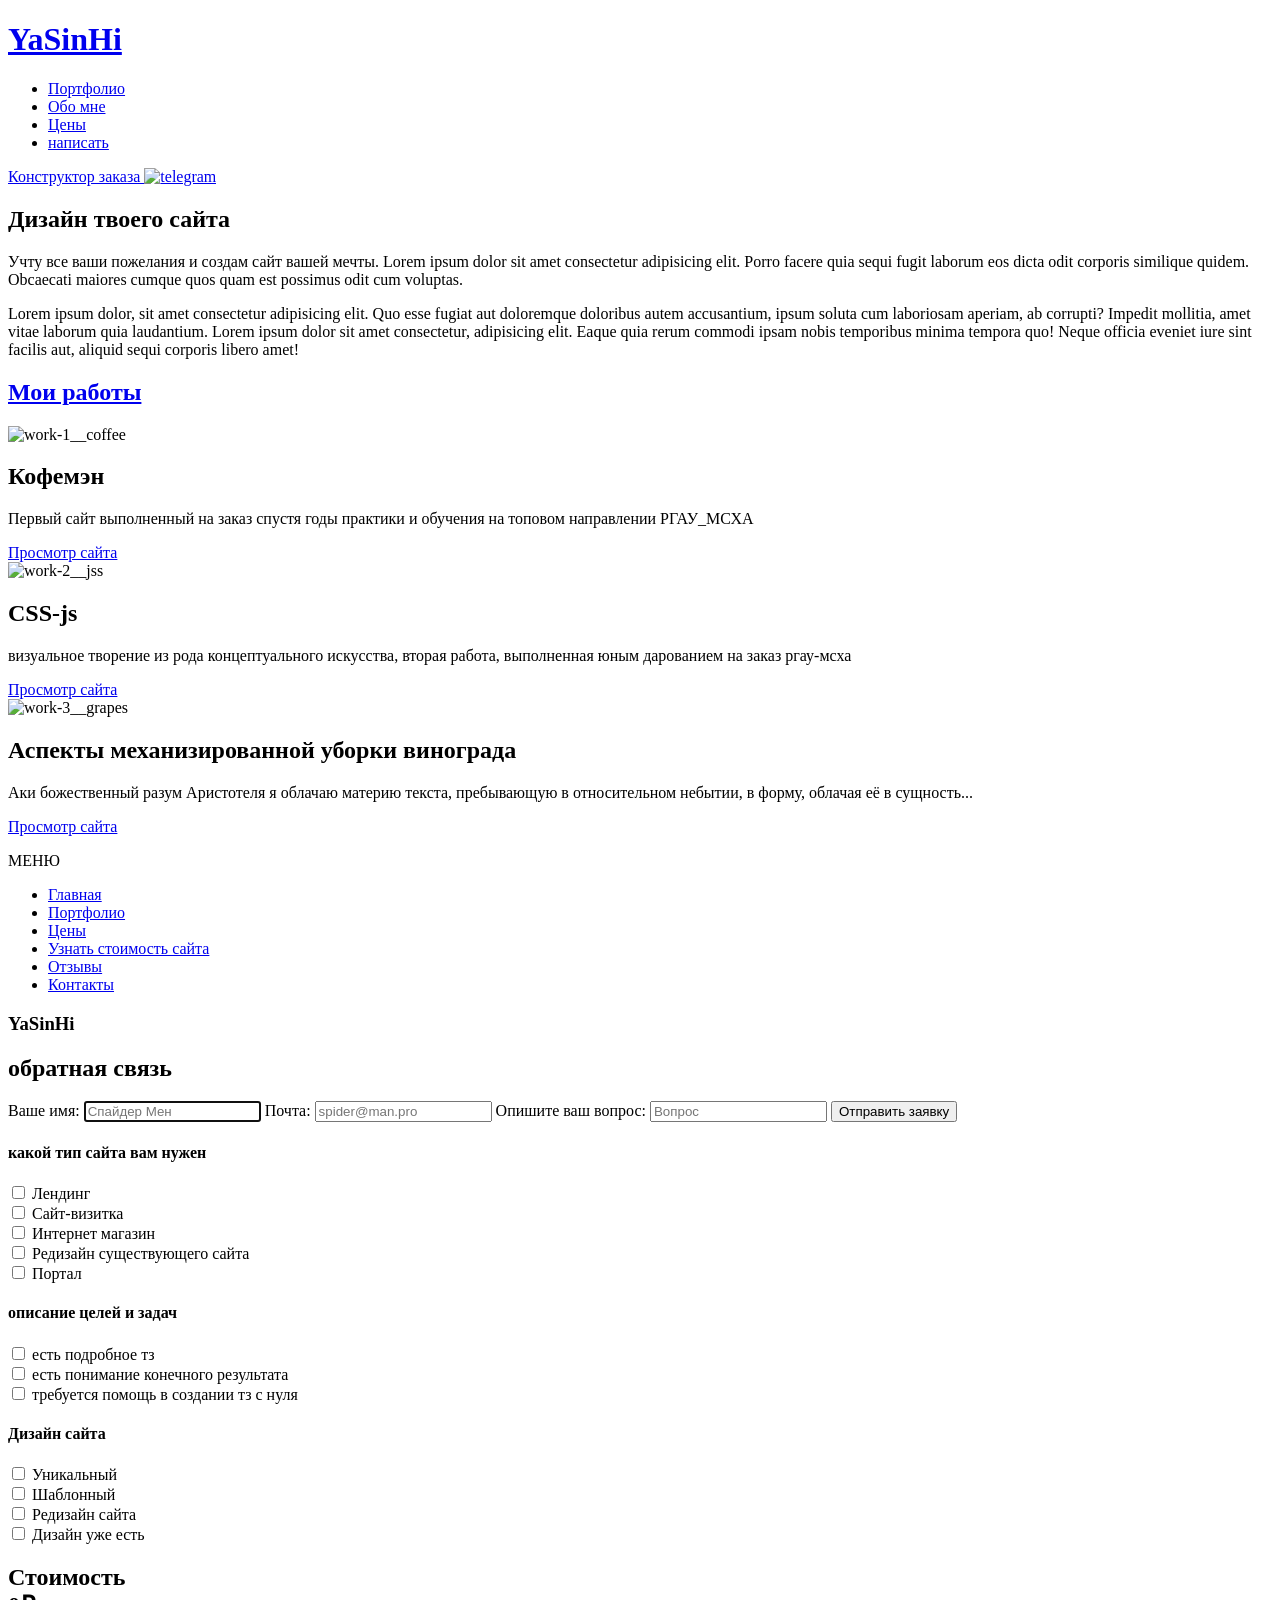
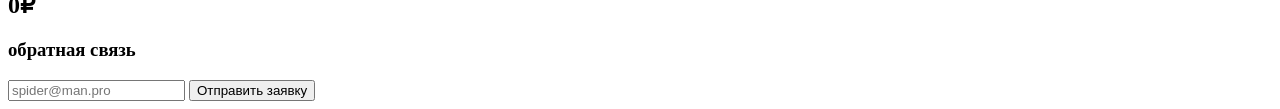
==== index.html @ 7971274e "Create index.html" ====
<!DOCTYPE html>
<html lang="en">
<head>
    <meta charset="UTF-8">
    <meta name="viewport" content="width=device-width, initial-scale=1.0">
    <link rel="stylesheet" href="style.css">
    
    <title>Главная</title>
</head>
<body>
    
    <div class="topbg"></div>
    <div class="wrapper">

        <header class="header">
            
                <div id="header__inner">
                    <div class="menu-l">
                        <div class="logobox">
                            <a href="#">
                                <h1 class="logo">YaSinHi</h1>
                            </a>
                        </div>
                        
                        <nav class="menu">
                            <ul class="list_menu">
                                
                                <li class="list_menu-item"> 
                                    <a class="nav" href="Portfo-lio.html">Портфолио</a> 
                                </li>
                                
                                <li class="list_menu-item">
                                    <a class="nav" href="About-me.html">Обо мне</a>    
                                </li>
                                
                                <li class="list_menu-item">
                                    <a class="nav" href="Pri-ces.html">Цены</a>
                                </li>
                                
                                <li class="list_menu-item">
                                    <a class="nav" onclick="openModalBox()" href="#">
                                        написать
                                    </a>
                                </li>    
                                                            
                            </ul>
    
                        </nav>
                    </div>

                    <div class="menu-r">
                        <a class="button calc black" href="#">
                            Конструктор заказа
                        </a>
                            
    
                        <a class="telegram-link black" href="#">
                            <img class="telegram-img" src="/KURSACH/imgs/telegram-alt-svgrepo-com.svg" alt="telegram">
                        </a>
                    </div>
                    
                       
                </div>
            
        </header>

        <div class="ghost"></div>

        <main class="main">
            <section class="top">
                <div class="container">
                    <div class="obolochka">
                        <div class="visit">
                            <h2 class="main__top-intro">
                                Дизайн твоего сайта
                            </h2>
                            <p class="ya">
                                Учту все ваши пожелания и создам сайт вашей мечты. Lorem ipsum dolor sit amet consectetur adipisicing elit. Porro facere quia sequi fugit laborum eos dicta odit corporis similique quidem. Obcaecati maiores cumque quos quam est possimus odit cum voluptas.
                            </p>
                        </div>
                        <p class="about-me">
                                Lorem ipsum dolor, sit amet consectetur adipisicing elit. Quo esse fugiat aut doloremque doloribus autem accusantium, ipsum soluta cum laboriosam aperiam, ab corrupti? Impedit mollitia, amet vitae laborum quia laudantium. Lorem ipsum dolor sit amet consectetur, adipisicing elit. Eaque quia rerum commodi ipsam nobis temporibus minima tempora quo! Neque officia eveniet iure sint facilis aut, aliquid sequi corporis libero amet!
                        </p>
                    </div>
                   
                </div>
            </section>
            <section class="middle">
                <div class="container">

                    <div class="main__works">
                        <div class="visit">
                            <a href="/KURSACH/Portfo-lio.html">
                                <h2 class="main__top-intro">
                                    Мои работы
                                </h2>
                            </a>
                        </div>
                        <div class="works work-1 hacky">
                            <img src="/KURSACH/imgs/coffee.jpg" alt="work-1__coffee">
                                <content class="descript">
                                    <h2 class="work-title">Кофемэн</h2>
                                    
                                    <p class="work-description">
                                        Первый сайт выполненный на заказ спустя годы практики и обучения на топовом направлении РГАУ_МСХА
                                    </p>

                                    <a href="/WEB_MODULE1/pract2/site.html" class="work-link black">Просмотр сайта</a>
    
                                </content>       
                        </div>
                       
                        <div class="works work-2 blue">
                            <img src="/KURSACH/imgs/js-html-css.jpg" alt="work-2__jss">
                                <content class="descript">
                                    <h2 class="work-title">CSS-js</h2>
                                    
                                    <p class="work-description">
                                        визуальное творение из рода концептуального искусства, 
                                        вторая работа, выполненная юным дарованием на заказ ргау-мсха
                                    </p>

                                    <a href="#" class="work-link black">Просмотр сайта</a>
    
                                </content>       
                        </div>
    
                        <div class="works work-3 white">
                            <img src="/KURSACH/imgs/pdf.jpg" alt="work-3__grapes">
                                <content class="descript">
                                    <h2 class="work-title">Аспекты механизированной уборки винограда</h2>
                                    
                                    <p class="work-description">
                                        Аки божественный разум Аристотеля я облачаю материю текста, пребывающую в относительном небытии, в форму, облачая её в сущность...
                                    </p>
                                    <a href="#" class="work-link black">Просмотр сайта</a>
    
                                </content>       
                        </div>
                    </div>
                </div>
            </section>
        </main>

        <footer class="footer">
            <div class="container">
                <nav class="footer__menu">
                    <section class="footer__menu-space">
                        <p class="footer__menu-titlle">
                            МЕНЮ
                        </p>
                        
                        <ul class="footer__menu-listing">
                            <li class="footer__menu-list">
                                <a href="#" class="footer__menu-link">
                                    Главная
                                </a>
                            </li>
                            <li class="footer__menu-list">
                                <a href="#" class="footer__menu-link">
                                    Портфолио
                                </a>
                            </li>
                            <li class="footer__menu-list">
                                <a href="#" class="footer__menu-link">
                                    Цены
                                </a>
                            </li>
                            <li class="footer__menu-list">
                                <a href="#" class="footer__menu-link">
                                    Узнать стоимость сайта
                                </a>
                            </li>
                            <li class="footer__menu-list">
                                <a href="#" class="footer__menu-link">
                                    Отзывы
                                </a>
                            </li>
                            <li class="footer__menu-list">
                                <a href="#" class="footer__menu-link">
                                    Контакты
                                </a>
                            </li>
                        </ul>
                    </section>
                    <section class="footer__logo">
                        <h1 class="logo">
                            YaSinHi
                        </h1>
                    </section>
                        
                </nav>
            </div>
        </footer>
    </div>

    <form class="modal" id="modal">

        <a onclick="closeModalBox()" class="polos"></a>

        <h2 class="work-title">
            обратная связь
        </h2>
    
        <label>
            <span>Ваше имя:</span>
            <input
                type="text"
                name="name"
                id="name"
                placeholder="Спайдер Мен"
                required
                autofocus
            >
        </label>
        
        <label>
            <span>Почта:</span>
            <input
                type="email"
                name="email"
                id="email"
                placeholder="spider@man.pro"
                required
            >
        </label>
        
        <label class="question-tab">
            <span>Опишите ваш вопрос:</span>
            <input
                type="text"
                name="text"
                id="question"
                placeholder="Вопрос"
                required
                autofocus
            >
        </label>
        
        <button type="submit" class="submit">Отправить заявку</button>
         
    </form>

    
    <div class="calculator inactive">
        <div class="calc__body obolochka">
            <div class="switch-box">
                <h4 class="switch-box-titlle">
                    какой тип сайта вам нужен
                </h4>
                <div class="switch-box-box">
                    <label class="switch">

                        <input class="checkbox" type="checkbox">
                        <span class="slider round"></span>
                        
                    </label>
                    <span class="checkbox-text">Лендинг</span>
                </div>
                <div class="switch-box-box">
                    <label class="switch">

                        <input class="checkbox" type="checkbox">
                        <span class="slider round"></span>
                        
                    </label>
                    <span class="checkbox-text">Сайт-визитка</span>
                </div>
                <div class="switch-box-box">
                    <label class="switch">

                        <input class="checkbox" type="checkbox">
                        <span class="slider round"></span>
                        
                    </label>
                    <span class="checkbox-text">Интернет магазин</span>
                </div>
                <div class="switch-box-box">
                    <label class="switch">

                        <input class="checkbox" type="checkbox">
                        <span class="slider round"></span>
                        
                    </label>
                    <span class="checkbox-text">Редизайн существующего сайта</span>
                </div>
                
                <div class="switch-box-box">
                    <label class="switch">

                        <input class="checkbox" type="checkbox">
                        <span class="slider round"></span>
                        
                    </label>
                    <span class="checkbox-text">Портал</span>
                </div>
            </div>
            <div class="switch-box">
                <h4 class="switch-box-titlle">
                    описание целей и задач
                </h4>
                <div class="switch-box-box">
                    <label class="switch">

                        <input class="checkbox" type="checkbox">
                        <span class="slider round"></span>
                        
                    </label>
                    <span class="checkbox-text">есть подробное тз</span>
                </div>
                <div class="switch-box-box">
                    <label class="switch">

                        <input class="checkbox" type="checkbox">
                        <span class="slider round"></span>
                        
                    </label>
                    <span class="checkbox-text">есть понимание конечного результата</span>
                </div>
                <div class="switch-box-box">
                    <label class="switch">

                        <input class="checkbox" type="checkbox">
                        <span class="slider round"></span>
                        
                    </label>
                    <span class="checkbox-text">требуется помощь в создании тз с нуля</span>
                </div>
            </div>
            <div class="switch-box">
                <h4 class="switch-box-titlle">
                    Дизайн сайта
                </h4>
                <div class="switch-box-box">
                    <label class="switch">

                        <input class="checkbox" type="checkbox">
                        <span class="slider round"></span>
                        
                    </label>
                    <span class="checkbox-text">Уникальный</span>
                </div>
                <div class="switch-box-box">
                    <label class="switch">

                        <input class="checkbox" type="checkbox">
                        <span class="slider round"></span>
                        
                    </label>
                    <span class="checkbox-text">Шаблонный</span>
                </div>
                <div class="switch-box-box">
                    <label class="switch">

                        <input class="checkbox" type="checkbox">
                        <span class="slider round"></span>
                        
                    </label>
                    <span class="checkbox-text">Редизайн сайта</span>
                </div>
                <div class="switch-box-box">
                    <label class="switch">

                        <input class="checkbox" type="checkbox">
                        <span class="slider round"></span>
                        
                    </label>
                    <span class="checkbox-text">Дизайн уже есть</span>
                </div>
            </div>
        </div>

        <aside class="calc__aside">
            <h2 class="cena-site">
                Стоимость <br><span id="cena">0</span>₽
            </h2>
            <form class="pochta" >
                <h3>обратная связь</h3>
                <input type="email"
                name="email"
                id="email"
                placeholder="spider@man.pro"
                required 
                type="text">

                <button type="submit" class="calc__submit">Отправить заявку</button>
            </form>
        </aside>
    </div>

    <div class="overlay" onclick="closeModalBox()" id="overlay-modal"></div>


    <script src="/KURSACH/script.js"></script>

 
</body>
</html>
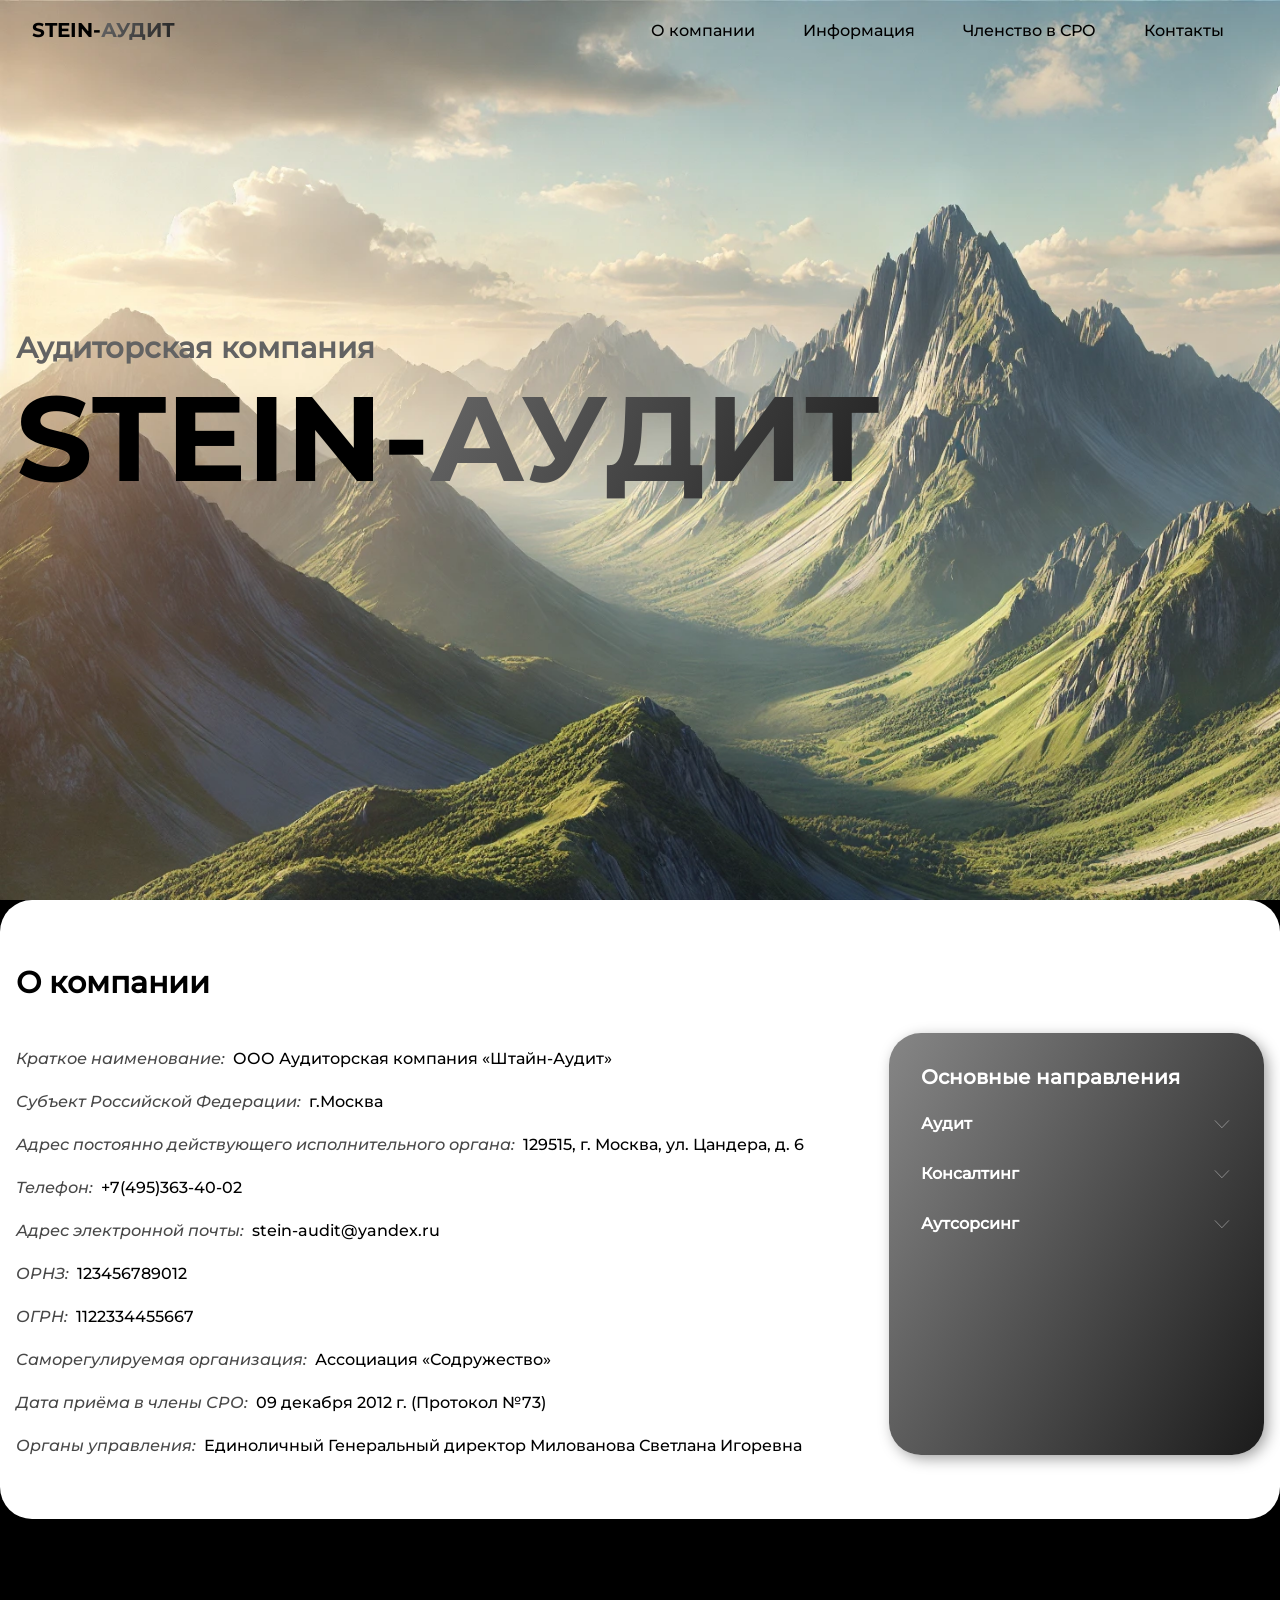
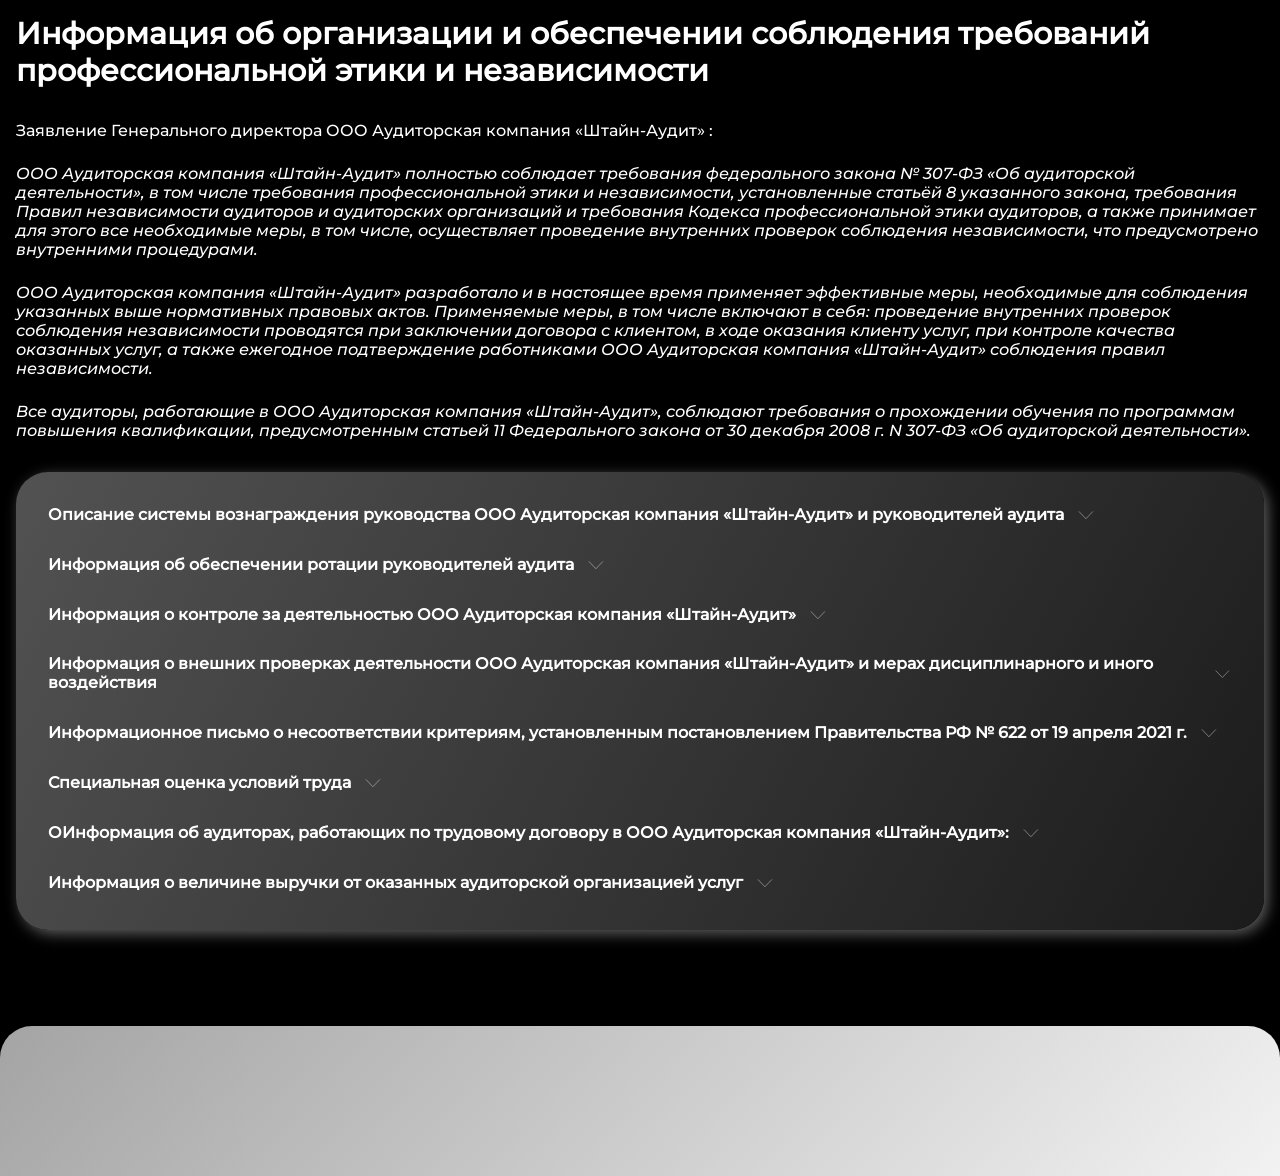
==== commit 192ced03: "first" ====
--- a/index.html
+++ b/index.html
@@ -1,398 +1,448 @@
 <!DOCTYPE html>
 <html lang="en">
+
 <head>
     <meta charset="UTF-8">
     <meta name="viewport" content="width=device-width, initial-scale=1.0">
-    <link rel="stylesheet" href="style.css">
-    
-    <title>Главная</title>
+    <link rel="stylesheet" href="./style/css.css">
+    <title>Аудиторская компания "Штайн-аудит"</title>
 </head>
+
 <body>
-    
-    <div class="topbg"></div>
-    <div class="wrapper">
-
-        <header class="header">
-            
-                <div id="header__inner">
-                    <div class="menu-l">
-                        <div class="logobox">
-                            <a href="#">
-                                <h1 class="logo">YaSinHi</h1>
-                            </a>
-                        </div>
-                        
-                        <nav class="menu">
-                            <ul class="list_menu">
-                                
-                                <li class="list_menu-item"> 
-                                    <a class="nav" href="Portfo-lio.html">Портфолио</a> 
-                                </li>
-                                
-                                <li class="list_menu-item">
-                                    <a class="nav" href="About-me.html">Обо мне</a>    
-                                </li>
-                                
-                                <li class="list_menu-item">
-                                    <a class="nav" href="Pri-ces.html">Цены</a>
-                                </li>
-                                
-                                <li class="list_menu-item">
-                                    <a class="nav" onclick="openModalBox()" href="#">
-                                        написать
-                                    </a>
-                                </li>    
-                                                            
-                            </ul>
-    
-                        </nav>
-                    </div>
-
-                    <div class="menu-r">
-                        <a class="button calc black" href="#">
-                            Конструктор заказа
-                        </a>
-                            
-    
-                        <a class="telegram-link black" href="#">
-                            <img class="telegram-img" src="/KURSACH/imgs/telegram-alt-svgrepo-com.svg" alt="telegram">
-                        </a>
-                    </div>
-                    
-                       
-                </div>
-            
-        </header>
-
-        <div class="ghost"></div>
-
-        <main class="main">
-            <section class="top">
-                <div class="container">
-                    <div class="obolochka">
-                        <div class="visit">
-                            <h2 class="main__top-intro">
-                                Дизайн твоего сайта
-                            </h2>
-                            <p class="ya">
-                                Учту все ваши пожелания и создам сайт вашей мечты. Lorem ipsum dolor sit amet consectetur adipisicing elit. Porro facere quia sequi fugit laborum eos dicta odit corporis similique quidem. Obcaecati maiores cumque quos quam est possimus odit cum voluptas.
-                            </p>
-                        </div>
-                        <p class="about-me">
-                                Lorem ipsum dolor, sit amet consectetur adipisicing elit. Quo esse fugiat aut doloremque doloribus autem accusantium, ipsum soluta cum laboriosam aperiam, ab corrupti? Impedit mollitia, amet vitae laborum quia laudantium. Lorem ipsum dolor sit amet consectetur, adipisicing elit. Eaque quia rerum commodi ipsam nobis temporibus minima tempora quo! Neque officia eveniet iure sint facilis aut, aliquid sequi corporis libero amet!
-                        </p>
-                    </div>
-                   
-                </div>
-            </section>
-            <section class="middle">
-                <div class="container">
-
-                    <div class="main__works">
-                        <div class="visit">
-                            <a href="/KURSACH/Portfo-lio.html">
-                                <h2 class="main__top-intro">
-                                    Мои работы
-                                </h2>
-                            </a>
-                        </div>
-                        <div class="works work-1 hacky">
-                            <img src="/KURSACH/imgs/coffee.jpg" alt="work-1__coffee">
-                                <content class="descript">
-                                    <h2 class="work-title">Кофемэн</h2>
-                                    
-                                    <p class="work-description">
-                                        Первый сайт выполненный на заказ спустя годы практики и обучения на топовом направлении РГАУ_МСХА
-                                    </p>
-
-                                    <a href="/WEB_MODULE1/pract2/site.html" class="work-link black">Просмотр сайта</a>
-    
-                                </content>       
-                        </div>
-                       
-                        <div class="works work-2 blue">
-                            <img src="/KURSACH/imgs/js-html-css.jpg" alt="work-2__jss">
-                                <content class="descript">
-                                    <h2 class="work-title">CSS-js</h2>
-                                    
-                                    <p class="work-description">
-                                        визуальное творение из рода концептуального искусства, 
-                                        вторая работа, выполненная юным дарованием на заказ ргау-мсха
-                                    </p>
-
-                                    <a href="#" class="work-link black">Просмотр сайта</a>
-    
-                                </content>       
-                        </div>
-    
-                        <div class="works work-3 white">
-                            <img src="/KURSACH/imgs/pdf.jpg" alt="work-3__grapes">
-                                <content class="descript">
-                                    <h2 class="work-title">Аспекты механизированной уборки винограда</h2>
-                                    
-                                    <p class="work-description">
-                                        Аки божественный разум Аристотеля я облачаю материю текста, пребывающую в относительном небытии, в форму, облачая её в сущность...
-                                    </p>
-                                    <a href="#" class="work-link black">Просмотр сайта</a>
-    
-                                </content>       
-                        </div>
-                    </div>
-                </div>
-            </section>
-        </main>
-
-        <footer class="footer">
-            <div class="container">
-                <nav class="footer__menu">
-                    <section class="footer__menu-space">
-                        <p class="footer__menu-titlle">
-                            МЕНЮ
-                        </p>
-                        
-                        <ul class="footer__menu-listing">
-                            <li class="footer__menu-list">
-                                <a href="#" class="footer__menu-link">
-                                    Главная
-                                </a>
-                            </li>
-                            <li class="footer__menu-list">
-                                <a href="#" class="footer__menu-link">
-                                    Портфолио
-                                </a>
-                            </li>
-                            <li class="footer__menu-list">
-                                <a href="#" class="footer__menu-link">
-                                    Цены
-                                </a>
-                            </li>
-                            <li class="footer__menu-list">
-                                <a href="#" class="footer__menu-link">
-                                    Узнать стоимость сайта
-                                </a>
-                            </li>
-                            <li class="footer__menu-list">
-                                <a href="#" class="footer__menu-link">
-                                    Отзывы
-                                </a>
-                            </li>
-                            <li class="footer__menu-list">
-                                <a href="#" class="footer__menu-link">
-                                    Контакты
-                                </a>
-                            </li>
-                        </ul>
-                    </section>
-                    <section class="footer__logo">
-                        <h1 class="logo">
-                            YaSinHi
-                        </h1>
-                    </section>
-                        
-                </nav>
+
+    <div class="main-background">
+
+    </div>
+    <header>
+        <nav class="header__nav" role="navigation" aria-label="Основное меню">
+            <div class="header__section">
+                <a href="#" class="nav__logo">
+                    <!--<img src="./style/imgs/logo.png" alt="Logo image">-->
+                    <span>STEIN-</span><span>АУДИТ</span>
+                </a>
             </div>
-        </footer>
-    </div>
-
-    <form class="modal" id="modal">
-
-        <a onclick="closeModalBox()" class="polos"></a>
-
-        <h2 class="work-title">
-            обратная связь
-        </h2>
-    
-        <label>
-            <span>Ваше имя:</span>
-            <input
-                type="text"
-                name="name"
-                id="name"
-                placeholder="Спайдер Мен"
-                required
-                autofocus
-            >
-        </label>
-        
-        <label>
-            <span>Почта:</span>
-            <input
-                type="email"
-                name="email"
-                id="email"
-                placeholder="spider@man.pro"
-                required
-            >
-        </label>
-        
-        <label class="question-tab">
-            <span>Опишите ваш вопрос:</span>
-            <input
-                type="text"
-                name="text"
-                id="question"
-                placeholder="Вопрос"
-                required
-                autofocus
-            >
-        </label>
-        
-        <button type="submit" class="submit">Отправить заявку</button>
-         
-    </form>
-
-    
-    <div class="calculator inactive">
-        <div class="calc__body obolochka">
-            <div class="switch-box">
-                <h4 class="switch-box-titlle">
-                    какой тип сайта вам нужен
-                </h4>
-                <div class="switch-box-box">
-                    <label class="switch">
-
-                        <input class="checkbox" type="checkbox">
-                        <span class="slider round"></span>
-                        
-                    </label>
-                    <span class="checkbox-text">Лендинг</span>
-                </div>
-                <div class="switch-box-box">
-                    <label class="switch">
-
-                        <input class="checkbox" type="checkbox">
-                        <span class="slider round"></span>
-                        
-                    </label>
-                    <span class="checkbox-text">Сайт-визитка</span>
-                </div>
-                <div class="switch-box-box">
-                    <label class="switch">
-
-                        <input class="checkbox" type="checkbox">
-                        <span class="slider round"></span>
-                        
-                    </label>
-                    <span class="checkbox-text">Интернет магазин</span>
-                </div>
-                <div class="switch-box-box">
-                    <label class="switch">
-
-                        <input class="checkbox" type="checkbox">
-                        <span class="slider round"></span>
-                        
-                    </label>
-                    <span class="checkbox-text">Редизайн существующего сайта</span>
-                </div>
-                
-                <div class="switch-box-box">
-                    <label class="switch">
-
-                        <input class="checkbox" type="checkbox">
-                        <span class="slider round"></span>
-                        
-                    </label>
-                    <span class="checkbox-text">Портал</span>
-                </div>
+            <div class="header__section">
+                <ul class="nav__list">
+
+                    <li class="berger">
+                        <span></span><span></span><span></span>
+                    </li>
+
+                    <li class="nav__item">
+                        <a href="#">О компании</a>
+                    </li>
+                    <li class="nav__item">
+                        <a href="#">Информация</a>
+                    </li>
+                    <li class="nav__item">
+                        <a href="#">Членство в СРО</a>
+                    </li>
+                    <li class="nav__item">
+                        <a href="#">Контакты</a>
+                    </li>
+                </ul>
             </div>
-            <div class="switch-box">
-                <h4 class="switch-box-titlle">
-                    описание целей и задач
-                </h4>
-                <div class="switch-box-box">
-                    <label class="switch">
-
-                        <input class="checkbox" type="checkbox">
-                        <span class="slider round"></span>
-                        
-                    </label>
-                    <span class="checkbox-text">есть подробное тз</span>
-                </div>
-                <div class="switch-box-box">
-                    <label class="switch">
-
-                        <input class="checkbox" type="checkbox">
-                        <span class="slider round"></span>
-                        
-                    </label>
-                    <span class="checkbox-text">есть понимание конечного результата</span>
-                </div>
-                <div class="switch-box-box">
-                    <label class="switch">
-
-                        <input class="checkbox" type="checkbox">
-                        <span class="slider round"></span>
-                        
-                    </label>
-                    <span class="checkbox-text">требуется помощь в создании тз с нуля</span>
-                </div>
-            </div>
-            <div class="switch-box">
-                <h4 class="switch-box-titlle">
-                    Дизайн сайта
-                </h4>
-                <div class="switch-box-box">
-                    <label class="switch">
-
-                        <input class="checkbox" type="checkbox">
-                        <span class="slider round"></span>
-                        
-                    </label>
-                    <span class="checkbox-text">Уникальный</span>
-                </div>
-                <div class="switch-box-box">
-                    <label class="switch">
-
-                        <input class="checkbox" type="checkbox">
-                        <span class="slider round"></span>
-                        
-                    </label>
-                    <span class="checkbox-text">Шаблонный</span>
-                </div>
-                <div class="switch-box-box">
-                    <label class="switch">
-
-                        <input class="checkbox" type="checkbox">
-                        <span class="slider round"></span>
-                        
-                    </label>
-                    <span class="checkbox-text">Редизайн сайта</span>
-                </div>
-                <div class="switch-box-box">
-                    <label class="switch">
-
-                        <input class="checkbox" type="checkbox">
-                        <span class="slider round"></span>
-                        
-                    </label>
-                    <span class="checkbox-text">Дизайн уже есть</span>
+        </nav>
+    </header>
+
+    <main>
+        <div class="main__first">
+            <div class="main-width-wrapper">
+                <div class="first__content">
+                    <h1>Аудиторская компания <br><span>STEIN-</span><span>АУДИТ</span></h1>
                 </div>
             </div>
         </div>
 
-        <aside class="calc__aside">
-            <h2 class="cena-site">
-                Стоимость <br><span id="cena">0</span>₽
-            </h2>
-            <form class="pochta" >
-                <h3>обратная связь</h3>
-                <input type="email"
-                name="email"
-                id="email"
-                placeholder="spider@man.pro"
-                required 
-                type="text">
-
-                <button type="submit" class="calc__submit">Отправить заявку</button>
-            </form>
-        </aside>
-    </div>
-
-    <div class="overlay" onclick="closeModalBox()" id="overlay-modal"></div>
-
-
-    <script src="/KURSACH/script.js"></script>
-
- 
+        <div class="main__about-background">
+            <div class="main__about">
+                <div class="main-width-wrapper">
+                    <section class="about__content">
+                        <div class="about__h2">
+                            <h2 class="about__title">О компании</h2>
+                        </div>
+
+                        <div class="about__grid">
+
+                            <div class="about__info">
+                                <dl class="info-list">
+                                    <div class="info-item">
+                                        <dt class="info-label">Краткое наименование:</dt>
+                                        <dd class="info-value">ООО Аудиторская компания «Штайн-Аудит»</dd>
+                                    </div>
+
+                                    <div class="info-item">
+                                        <dt class="info-label">Субъект Российской Федерации:</dt>
+                                        <dd class="info-value">г.Москва</dd>
+                                    </div>
+
+                                    <div class="info-item">
+                                        <dt class="info-label">Адрес постоянно действующего исполнительного органа:</dt>
+                                        <dd class="info-value">129515, г. Москва, ул. Цандера, д. 6</dd>
+                                    </div>
+
+                                    <div class="info-item">
+                                        <dt class="info-label">Телефон:</dt>
+                                        <dd class="info-value"><a href="tel:+7(495)363-40-02">+7(495)363-40-02</a></dd>
+                                    </div>
+
+                                    <div class="info-item">
+                                        <dt class="info-label">Адрес электронной почты:</dt>
+                                        <dd class="info-value"><a
+                                                href="mailto:stein-audit@yandex.ru">stein-audit@yandex.ru</a></dd>
+                                    </div>
+
+                                    <div class="info-item">
+                                        <dt class="info-label">ОРНЗ:</dt>
+                                        <dd class="info-value">123456789012</dd>
+                                    </div>
+
+                                    <div class="info-item">
+                                        <dt class="info-label">ОГРН:</dt>
+                                        <dd class="info-value">1122334455667</dd>
+                                    </div>
+
+                                    <div class="info-item">
+                                        <dt class="info-label">Саморегулируемая организация:</dt>
+                                        <dd class="info-value">Ассоциация «Содружество»</dd>
+                                    </div>
+
+                                    <div class="info-item">
+                                        <dt class="info-label">Дата приёма в члены СРО:</dt>
+                                        <dd class="info-value">
+                                            <time datetime="2012-12-09">09 декабря 2012 г.</time> (Протокол №73)
+                                        </dd>
+                                    </div>
+
+                                    <div class="info-item">
+                                        <dt class="info-label">Органы управления:</dt>
+                                        <dd class="info-value">Единоличный Генеральный директор Милованова Светлана
+                                            Игоревна</dd>
+                                    </div>
+                                </dl>
+                            </div>
+
+
+                            <aside class="about__services">
+                                <h3 class="services__title">Основные направления</h3>
+                                <ul class="services-list">
+                                    <li class="service-card">
+
+                                        <div class="service-title">
+                                            <h4>Аудит</h4>
+
+                                            <svg width="20" height="20" xmlns="http://www.w3.org/2000/svg"
+                                                xmlns:xlink="http://www.w3.org/1999/xlink" version="1.1" id="Layer_1"
+                                                x="0px" y="0px" viewBox="0 0 50 50"
+                                                style="enable-background:new 0 0 50 50;" xml:space="preserve">
+                                                <style type="text/css">
+                                                    .st0 {
+                                                        fill: none;
+                                                        stroke: #ffffff;
+                                                        stroke-miterlimit: 10;
+                                                    }
+                                                </style>
+                                                <polyline class="st0" points="7.09,18.5 24.73,36.87 42.36,18.5" />
+                                            </svg>
+                                        </div>
+
+                                        <ul class="service-description">
+                                            <li>Аудит отчетности РСБУ</li>
+                                            <li>Обзорные проверки финансовой отчетности</li>
+                                            <li>Согласованные процедуры по бухгалтерской (финансовой) отчетности</li>
+                                        </ul>
+
+                                    </li>
+                                    <li class="service-card">
+                                        <div class="service-title">
+                                            <h4>Консалтинг</h4>
+
+                                            <svg width="20" height="20" xmlns="http://www.w3.org/2000/svg"
+                                                xmlns:xlink="http://www.w3.org/1999/xlink" version="1.1" id="Layer_1"
+                                                x="0px" y="0px" viewBox="0 0 50 50"
+                                                style="enable-background:new 0 0 50 50;" xml:space="preserve">
+                                                <style type="text/css">
+                                                    .st0 {
+                                                        fill: none;
+                                                        stroke: #ffffff;
+                                                        stroke-miterlimit: 10;
+                                                    }
+                                                </style>
+                                                <polyline class="st0" points="7.09,18.5 24.73,36.87 42.36,18.5" />
+                                            </svg>
+                                        </div>
+                                        <p class="service-description">Экспертное сопровождение бизнеса</p>
+                                    </li>
+                                    <li class="service-card">
+                                        <div class="service-title">
+                                            <h4>Аутсорсинг</h4>
+
+                                            <svg width="20" height="20" xmlns="http://www.w3.org/2000/svg"
+                                                xmlns:xlink="http://www.w3.org/1999/xlink" version="1.1" id="Layer_1"
+                                                x="0px" y="0px" viewBox="0 0 50 50"
+                                                style="enable-background:new 0 0 50 50;" xml:space="preserve">
+                                                <style type="text/css">
+                                                    .st0 {
+                                                        fill: none;
+                                                        stroke: #ffffff;
+                                                        stroke-miterlimit: 10;
+                                                    }
+                                                </style>
+                                                <polyline class="st0" points="7.09,18.5 24.73,36.87 42.36,18.5" />
+                                            </svg>
+                                        </div>
+                                        <p class="service-description">Передача бизнес-процессов на обслуживание</p>
+                                    </li>
+                                </ul>
+                            </aside>
+                        </div>
+                    </section>
+                </div>
+            </div>
+        </div>
+
+        <div class="main__info">
+            <div class="main-width-wrapper">
+                <section class="info__content">
+                    <div class="info__h2">
+                        <h2 class="info__title">
+                            Информация об организации и обеспечении соблюдения требований
+                            профессиональной этики и независимости
+                        </h2>
+                    </div>
+                    <div class="info__declaration">
+                        <div class="declaration-p">
+                            Заявление Генерального директора ООО Аудиторская компания «Штайн-Аудит» :
+                        </div>
+                        <div class="declaration-p">
+                            ООО Аудиторская компания «Штайн-Аудит» полностью соблюдает требования федерального закона №
+                            307-ФЗ «Об аудиторской деятельности», в том числе требования профессиональной этики и
+                            независимости, установленные статьёй 8 указанного закона, требования Правил независимости
+                            аудиторов и аудиторских организаций и требования Кодекса профессиональной этики аудиторов, а
+                            также принимает для этого все необходимые меры, в том числе, осуществляет проведение
+                            внутренних проверок соблюдения независимости, что предусмотрено внутренними процедурами.
+                        </div>
+                        <div class="declaration-p">
+                            ООО Аудиторская компания «Штайн-Аудит» разработало и в настоящее время применяет эффективные
+                            меры, необходимые для соблюдения указанных выше нормативных правовых актов. Применяемые
+                            меры, в том числе включают в себя: проведение внутренних проверок соблюдения независимости
+                            проводятся при заключении договора с клиентом, в ходе оказания клиенту услуг, при контроле
+                            качества оказанных услуг, а также ежегодное подтверждение работниками ООО Аудиторская
+                            компания «Штайн-Аудит» соблюдения правил независимости.
+                        </div>
+                        <div class="declaration-p">
+                            Все аудиторы, работающие в ООО Аудиторская компания «Штайн-Аудит», соблюдают требования о
+                            прохождении обучения по программам повышения квалификации, предусмотренным статьей 11
+                            Федерального закона от 30 декабря 2008 г. N 307-ФЗ «Об аудиторской деятельности».
+                        </div>
+                    </div>
+                </section>
+
+                <section class="info__statement">
+                    <ul class="statements-list">
+
+                        <li class="statement-card">
+
+                            <div class="statement-title">
+                                <h4>Описание системы вознаграждения руководства ООО Аудиторская компания «Штайн-Аудит» и руководителей аудита</h4>
+
+                                <svg width="20" height="20" xmlns="http://www.w3.org/2000/svg"
+                                    xmlns:xlink="http://www.w3.org/1999/xlink" version="1.1" id="Layer_1"
+                                    x="0px" y="0px" viewBox="0 0 50 50"
+                                    style="enable-background:new 0 0 50 50;" xml:space="preserve">
+                                    <style type="text/css">
+                                        .st0 {
+                                            fill: none;
+                                            stroke: #ffffff;
+                                            stroke-miterlimit: 10;
+                                        }
+                                    </style>
+                                    <polyline class="st0" points="7.09,18.5 24.73,36.87 42.36,18.5" />
+                                </svg>
+                            </div>
+
+                            <p class="statement-description">
+
+                            </p>
+
+                        </li>
+
+
+                        <li class="statement-card">
+                            <div class="statement-title">
+                                <h4>Информация об обеспечении ротации руководителей аудита</h4>
+
+                                <svg width="20" height="20" xmlns="http://www.w3.org/2000/svg"
+                                    xmlns:xlink="http://www.w3.org/1999/xlink" version="1.1" id="Layer_1"
+                                    x="0px" y="0px" viewBox="0 0 50 50"
+                                    style="enable-background:new 0 0 50 50;" xml:space="preserve">
+                                    <style type="text/css">
+                                        .st0 {
+                                            fill: none;
+                                            stroke: #ffffff;
+                                            stroke-miterlimit: 10;
+                                        }
+                                    </style>
+                                    <polyline class="st0" points="7.09,18.5 24.73,36.87 42.36,18.5" />
+                                </svg>
+                            </div>
+                            <p class="statement-description"></p>
+                        </li>
+
+                        <li class="statement-card">
+
+                            <div class="statement-title">
+                                <h4>Информация о контроле за деятельностью ООО Аудиторская компания «Штайн-Аудит»</h4>
+
+                                <svg width="20" height="20" xmlns="http://www.w3.org/2000/svg"
+                                    xmlns:xlink="http://www.w3.org/1999/xlink" version="1.1" id="Layer_1"
+                                    x="0px" y="0px" viewBox="0 0 50 50"
+                                    style="enable-background:new 0 0 50 50;" xml:space="preserve">
+                                    <style type="text/css">
+                                        .st0 {
+                                            fill: none;
+                                            stroke: #ffffff;
+                                            stroke-miterlimit: 10;
+                                        }
+                                    </style>
+                                    <polyline class="st0" points="7.09,18.5 24.73,36.87 42.36,18.5" />
+                                </svg>
+                            </div>
+
+                            <p class="statement-description">
+
+                            </p>
+
+                        </li>
+
+
+                        <li class="statement-card">
+                            <div class="statement-title">
+                                <h4>Информация о внешних проверках деятельности ООО Аудиторская компания «Штайн-Аудит» и мерах дисциплинарного и иного воздействия</h4>
+
+                                <svg width="20" height="20" xmlns="http://www.w3.org/2000/svg"
+                                    xmlns:xlink="http://www.w3.org/1999/xlink" version="1.1" id="Layer_1"
+                                    x="0px" y="0px" viewBox="0 0 50 50"
+                                    style="enable-background:new 0 0 50 50;" xml:space="preserve">
+                                    <style type="text/css">
+                                        .st0 {
+                                            fill: none;
+                                            stroke: #ffffff;
+                                            stroke-miterlimit: 10;
+                                        }
+                                    </style>
+                                    <polyline class="st0" points="7.09,18.5 24.73,36.87 42.36,18.5" />
+                                </svg>
+                            </div>
+                            <p class="statement-description"></p>
+                        </li>
+
+
+                        <li class="statement-card">
+
+                            <div class="statement-title">
+                                <h4>Информационное письмо о несоответствии критериям, установленным постановлением Правительства РФ № 622 от 19 апреля 2021 г.</h4>
+
+                                <svg width="20" height="20" xmlns="http://www.w3.org/2000/svg"
+                                    xmlns:xlink="http://www.w3.org/1999/xlink" version="1.1" id="Layer_1"
+                                    x="0px" y="0px" viewBox="0 0 50 50"
+                                    style="enable-background:new 0 0 50 50;" xml:space="preserve">
+                                    <style type="text/css">
+                                        .st0 {
+                                            fill: none;
+                                            stroke: #ffffff;
+                                            stroke-miterlimit: 10;
+                                        }
+                                    </style>
+                                    <polyline class="st0" points="7.09,18.5 24.73,36.87 42.36,18.5" />
+                                </svg>
+                            </div>
+
+                            <p class="statement-description">
+
+                            </p>
+
+                        </li>
+
+
+                        <li class="statement-card">
+                            <div class="statement-title">
+                                <h4>Специальная оценка условий труда</h4>
+
+                                <svg width="20" height="20" xmlns="http://www.w3.org/2000/svg"
+                                    xmlns:xlink="http://www.w3.org/1999/xlink" version="1.1" id="Layer_1"
+                                    x="0px" y="0px" viewBox="0 0 50 50"
+                                    style="enable-background:new 0 0 50 50;" xml:space="preserve">
+                                    <style type="text/css">
+                                        .st0 {
+                                            fill: none;
+                                            stroke: #ffffff;
+                                            stroke-miterlimit: 10;
+                                        }
+                                    </style>
+                                    <polyline class="st0" points="7.09,18.5 24.73,36.87 42.36,18.5" />
+                                </svg>
+                            </div>
+                            <p class="statement-description"></p>
+                        </li>
+
+                        <li class="statement-card">
+
+                            <div class="statement-title">
+                                <h4>ОИнформация об аудиторах, работающих по трудовому договору в ООО Аудиторская компания «Штайн-Аудит»:</h4>
+
+                                <svg width="20" height="20" xmlns="http://www.w3.org/2000/svg"
+                                    xmlns:xlink="http://www.w3.org/1999/xlink" version="1.1" id="Layer_1"
+                                    x="0px" y="0px" viewBox="0 0 50 50"
+                                    style="enable-background:new 0 0 50 50;" xml:space="preserve">
+                                    <style type="text/css">
+                                        .st0 {
+                                            fill: none;
+                                            stroke: #ffffff;
+                                            stroke-miterlimit: 10;
+                                        }
+                                    </style>
+                                    <polyline class="st0" points="7.09,18.5 24.73,36.87 42.36,18.5" />
+                                </svg>
+                            </div>
+
+                            <p class="statement-description">
+
+                            </p>
+
+                        </li>
+
+
+                        <li class="statement-card">
+                            <div class="statement-title">
+                                <h4>Информация о величине выручки от оказанных аудиторской организацией услуг</h4>
+
+                                <svg width="20" height="20" xmlns="http://www.w3.org/2000/svg"
+                                    xmlns:xlink="http://www.w3.org/1999/xlink" version="1.1" id="Layer_1"
+                                    x="0px" y="0px" viewBox="0 0 50 50"
+                                    style="enable-background:new 0 0 50 50;" xml:space="preserve">
+                                    <style type="text/css">
+                                        .st0 {
+                                            fill: none;
+                                            stroke: #ffffff;
+                                            stroke-miterlimit: 10;
+                                        }
+                                    </style>
+                                    <polyline class="st0" points="7.09,18.5 24.73,36.87 42.36,18.5" />
+                                </svg>
+                            </div>
+                            <p class="statement-description"></p>
+                        </li>
+                    </ul>
+                </section>
+            </div>
+        </div>
+    </main>
+
+    <footer>
+        
+    </footer>
+
 </body>
-</html>
+
+</html>
--- a/style/css.css
+++ b/style/css.css
@@ -0,0 +1,445 @@
+*,
+*::after,
+*::before {
+  box-sizing: inherit;
+  margin: 0;
+  padding: 0;
+  /*outline: 1px solid red;*/
+}
+
+
+body::-webkit-scrollbar {
+  width: 12px;               /* ширина scrollbar */
+}
+body::-webkit-scrollbar-track {
+  background: rgba(97, 97, 97, 0);        /* цвет дорожки */
+}
+body::-webkit-scrollbar-thumb {
+  background-color: rgba(212, 212, 212,0.3);    /* цвет плашки */
+  border-radius: 20px;       /* закругления плашки */
+}
+
+
+@font-face {
+  font-family: 'msrt-md';
+  src: url(./Montserrat/Montserrat-Medium.ttf)
+}
+
+@font-face {
+  font-family: 'msrt-mdit';
+  src: url(./Montserrat/Montserrat-MediumItalic.ttf)
+}
+
+@font-face {
+  font-family: 'msrt-bd';
+  src: url(./Montserrat/Montserrat-Bold.ttf)
+}
+
+:root {
+  --global-width-padding: 32px;
+  --header-height: 60px;
+  --logo-grey: rgb(72, 72, 72);
+}
+
+ul {
+  list-style: none;
+}
+
+a {
+  text-decoration: none;
+  color: black;
+}
+
+
+.main-width-wrapper {
+  z-index: 24;
+  max-width: 1324px;
+  width: 100%;
+  margin: 0 auto;
+  padding: 0px 16px;
+}
+
+html {
+  box-sizing: border-box;
+}
+
+body {
+  overflow-x: hidden;
+  font-family: 'msrt-md';
+  font-weight: 500;
+  font-size: 1rem;
+  top: 0 !important;
+  left: 0;
+  right: 0;
+  bottom: 0;
+  min-height: 100%;
+  display: flex;
+  flex-direction: column;
+  background-color: black;
+  overflow-x: hidden;
+}
+
+header {
+  position: fixed;
+  /*background-color: rgba(55, 55, 55, 0.1);*/
+  padding: 0 var(--global-width-padding);
+  width: 100vw;
+  /*box-shadow: 0 2px 4px rgba(0, 0, 0, 0.2);*/
+  z-index: 30;
+}
+
+.header__nav {
+  display: flex;
+  justify-content: space-between;
+  align-items: center;
+  height: var(--header-height);
+}
+
+.nav__list {
+  display: flex;
+  align-items: center;
+}
+
+.nav__item {
+  height: var(--header-height);
+  display: flex;
+  align-items: center;
+  justify-items: center;
+  transition: all .2s ease-in;
+  &:hover {
+    background-color: rgba(45, 45, 45, 0.2);
+  }
+
+  &>a {
+    padding: 16px 24px;
+    text-align: center;
+    transition: all .3s ease-in-out;
+  }
+}
+
+.nav__logo {
+  display: flex;
+  align-items: center;
+
+  & span{
+    font-family: 'msrt-bd';
+    color: rgb(0, 0, 0);
+    font-size: 20px
+  }
+
+  & span:last-child {
+    padding: 0;
+    background-image:linear-gradient(119deg,rgb(103, 103, 103),rgb(33, 33, 33));
+    color: transparent;
+    background-clip: text;
+    -webkit-background-clip: text;  
+  }
+}
+
+
+
+
+/*******main__first*******/
+
+main {
+  flex-grow: 1;
+  flex: 1 0 auto;
+}
+
+.main__first {
+  min-height: calc(100vh);
+
+  display: flex;
+  align-items: center;
+  justify-content: center;
+
+  background: url(./imgs/DALL·E\ 2025-03-27\ 23.44.12\ -\ A\ realistic\ mountain\ landscape\,\ designed\ for\ a\ professional\ website\ background.\ The\ scene\ features\ natural\,\ well-lit\ mountains\ with\ green\ valleys\ and\ .webp);
+  background-repeat: no-repeat;
+  background-position: unset;
+  background-size: cover;
+
+  position: relative;
+  /*user-select: none;
+    -moz-user-select: none;
+    -webkit-user-select: none;
+    -webkit-user-drag: none;
+    */
+}
+
+.first__content {
+  padding-top: var(--header-height);
+  border-radius: 4px;
+  margin-top: -120px;
+}
+
+.first__content h1 {
+  color: rgb(99, 99, 99);
+  font-weight: 600;
+  font-size: 29px;
+  width: fit-content;
+  & span {
+    font-family: 'msrt-bd';
+    color: rgb(0, 0, 0);
+    font-size: 120px
+  }
+
+  & span:last-child {
+    padding: 0;
+    background-image:linear-gradient(119deg,rgb(103, 103, 103),rgb(33, 33, 33));
+    color: transparent;
+    background-clip: text;
+    -webkit-background-clip: text;  
+  }
+}
+
+
+
+/**********main_second***********/
+
+.main__about-background {
+  background: black;
+}
+
+.main__about {
+  padding-top: 64px;
+  padding-bottom: 64px;
+  background: white;
+  backdrop-filter: blur(10px);
+  border-radius: 32px;
+  color: rgb(0, 0, 0);
+}
+
+.about__grid {
+  display: grid;
+  grid-template-columns: 22fr 10fr;
+  column-gap: 48px;
+}
+
+.about__h2 h2 {
+  padding-bottom: 32px;
+  font-size: 30px;
+}
+
+.about__info {
+  padding-top: 16PX;
+}
+
+.info-list {
+  display: grid;
+  row-gap: 24px;
+}
+
+.info-item {
+  display: flex;
+  column-gap: 8px;
+}
+
+.info-label {
+  font-family: 'msrt-mdit';
+  color: var(--logo-grey);
+}
+
+.info-value {
+  text-align: start;
+}
+
+
+.about__services {
+  padding: 32px;
+  border-radius: 32px;
+  background-image:linear-gradient(119deg,rgb(134, 134, 134),rgb(27, 27, 27));
+
+  -webkit-box-shadow: 4px 4px 15px -1px rgba(0, 0, 0, 0.4);
+  -moz-box-shadow: 4px 4px 15px -1px rgba(0, 0, 0, 0.4);
+  box-shadow: 4px 4px 15px -1px rgba(0, 0, 0, 0.4);
+
+  color: white;
+  max-height: min-content;
+}
+
+.services__title {
+  padding-bottom: 24px;
+  font-size: 1.25rem;
+}
+
+.services-list {
+  display: grid;
+  grid-auto-rows: auto;
+}
+
+.service-card {
+  & + .service-card {
+    padding-top: 24px;
+  }
+}
+
+.service-title {
+  display: flex;
+  align-items: center;
+  padding-bottom: 6px;
+  column-gap: 4px;
+
+  cursor: pointer;
+  justify-content: space-between;
+}
+
+.service-description {
+  display: none;
+}
+
+/***********main__info***********/
+
+.main__info {
+  padding-top: 96px;
+  padding-bottom: 96px;
+  
+
+  background-color: rgb(0, 0, 0);
+  color: rgb(255, 255, 255);
+  margin: 0 auto;
+}
+
+.info__h2 h2 {
+  padding-bottom: 32px;
+  font-size: 30px;
+}
+
+.declaration-p + .declaration-p{
+  font-family: 'msrt-mdit';
+  margin-top: 24px;
+}
+
+
+.info__statement {
+  margin-top: 32px;
+  padding: 32px;
+  border-radius: 32px;
+  background-image:linear-gradient(119deg,rgb(82, 82, 82),rgb(27, 27, 27));
+
+  -webkit-box-shadow: 4px 4px 15px -1px rgba(255, 255, 255, 0.4);
+  -moz-box-shadow: 4px 4px 15px -1px rgba(255, 255, 255, 0.4);
+  box-shadow: 4px 4px 15px -1px rgba(255, 255, 255, 0.4);
+
+  color: white;
+  max-width: fit-content;
+  max-height: min-content;
+}
+
+
+.statements-list {
+  display: grid;
+  grid-auto-rows: auto;
+}
+
+.statement-card {
+  & + .statement-card {
+    padding-top: 24px;
+  }
+}
+
+.statement-title {
+  display: flex;
+  align-items: center;
+  padding-bottom: 6px;
+  column-gap: 12px;
+
+  cursor: pointer;
+}
+
+.statement-description {
+  display: none;
+}
+
+
+
+/************footer************/
+
+footer {
+  flex: 0 0 auto;
+  border-radius: 32px 32px 0px 0px;
+  background-image: linear-gradient(-228deg,rgb(164, 164, 164),rgb(242, 242, 242));
+  height: 150px;
+}
+
+
+
+/**************adaptive*************/
+
+@media (max-width: 1024px) {
+  .first__content h1 {
+    font-size: 20px;
+    & span {
+      font-size: 100px
+    }
+  }
+
+  .main-width-wrapper {
+    max-width: 960px;
+  }
+
+  .about__grid {
+    display: flex;
+    flex-direction: column;
+    row-gap: 48px;
+  }
+
+  .berger {
+    display: flex;
+    flex-direction: column;
+    row-gap: 2px;
+    & span {
+      width: 24px;
+      height: 3px;
+      border-radius: 10px;
+      background-color: black;
+    }
+  }
+
+  .nav__item {
+    display: none;
+  }
+}
+
+@media (max-width: 754px) {
+  .first__content h1 {
+    font-size: 18px;
+    & span {
+      font-size: 86px
+    }
+  }
+
+  :root {
+    --global-width-padding: 16px;
+  }
+
+  .st0 {
+    display: none;
+  }
+
+  .info-item {
+    flex-direction: column;
+  }
+}
+
+@media (max-width: 650px) {
+  .first__content h1 {
+    font-size: 14px;
+    & span {
+      font-size: 72px
+    }
+  }
+
+  h2 {
+    font-size: 16px;
+  }
+
+  :root {
+    --global-width-padding: 12px;
+  }
+}
+
+@media (max-width: 350px) {
+  h2 {
+    font-size: 6px;
+  }
+}
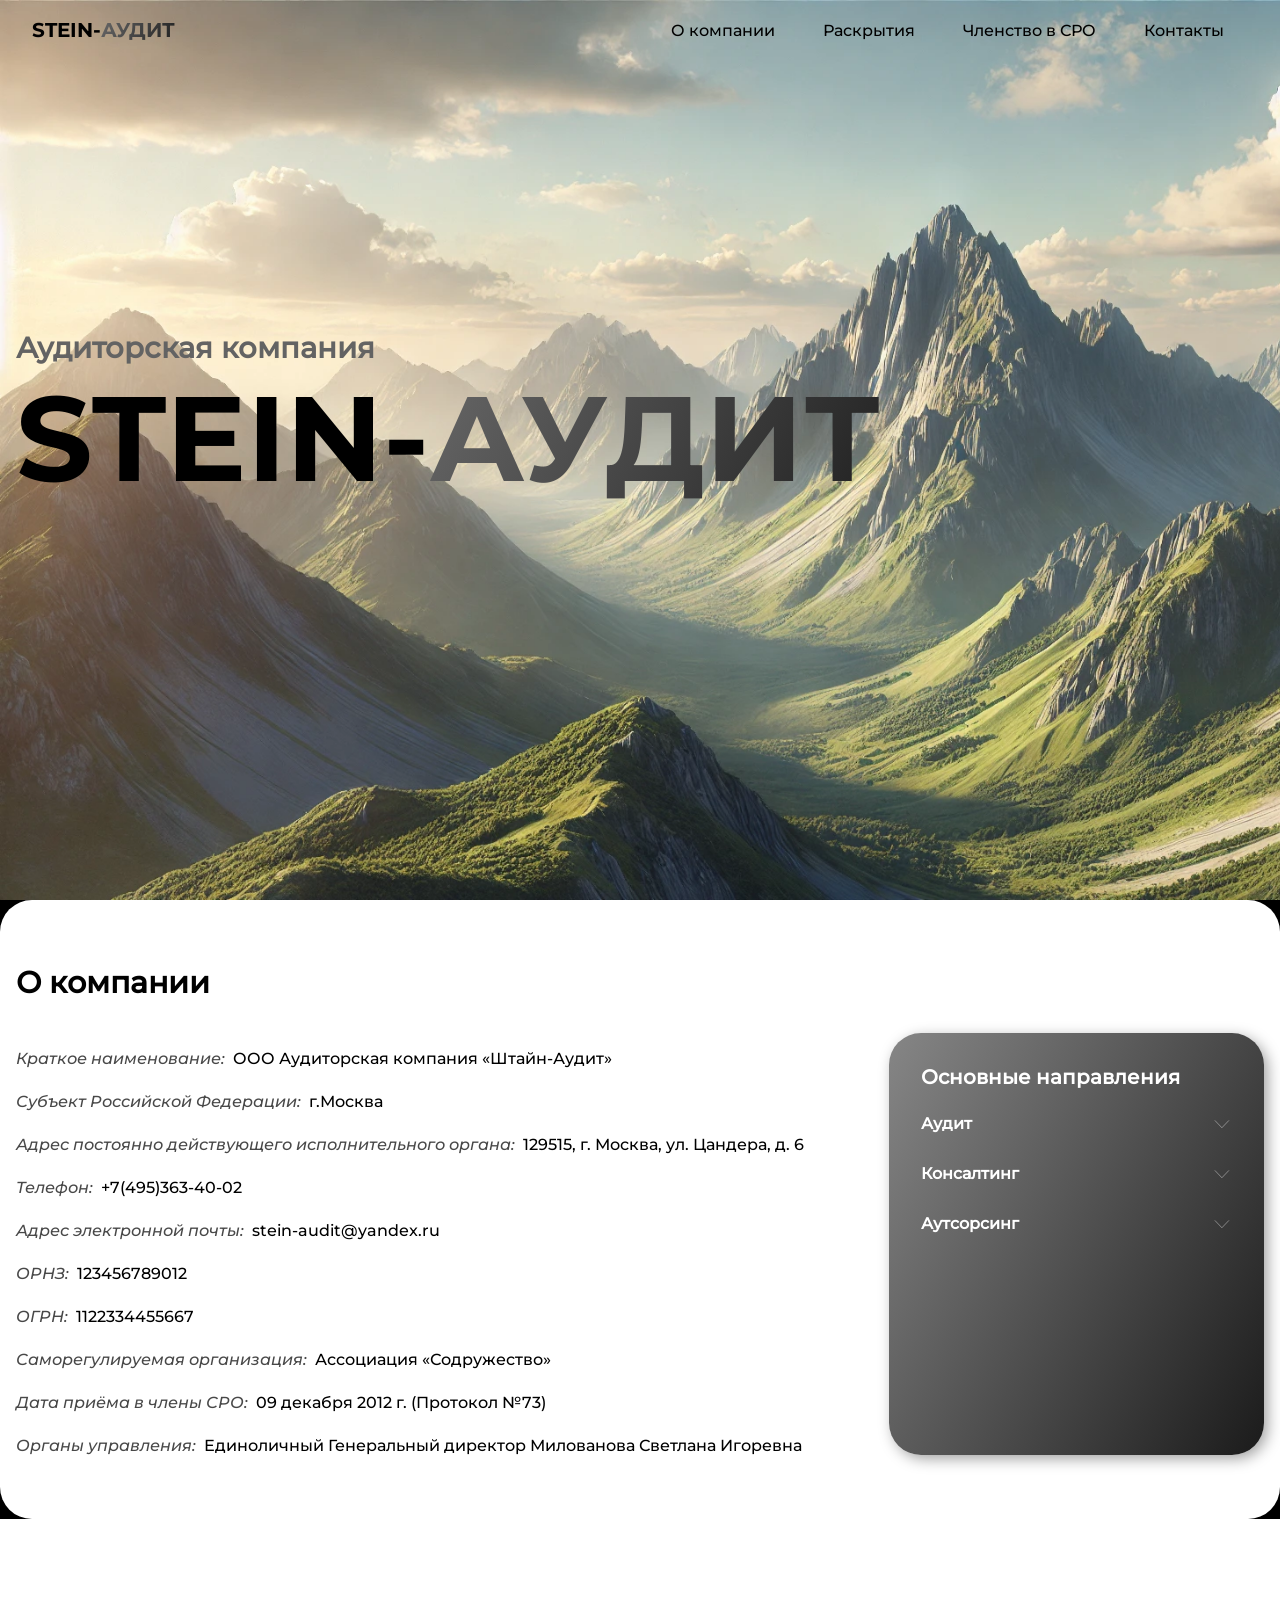
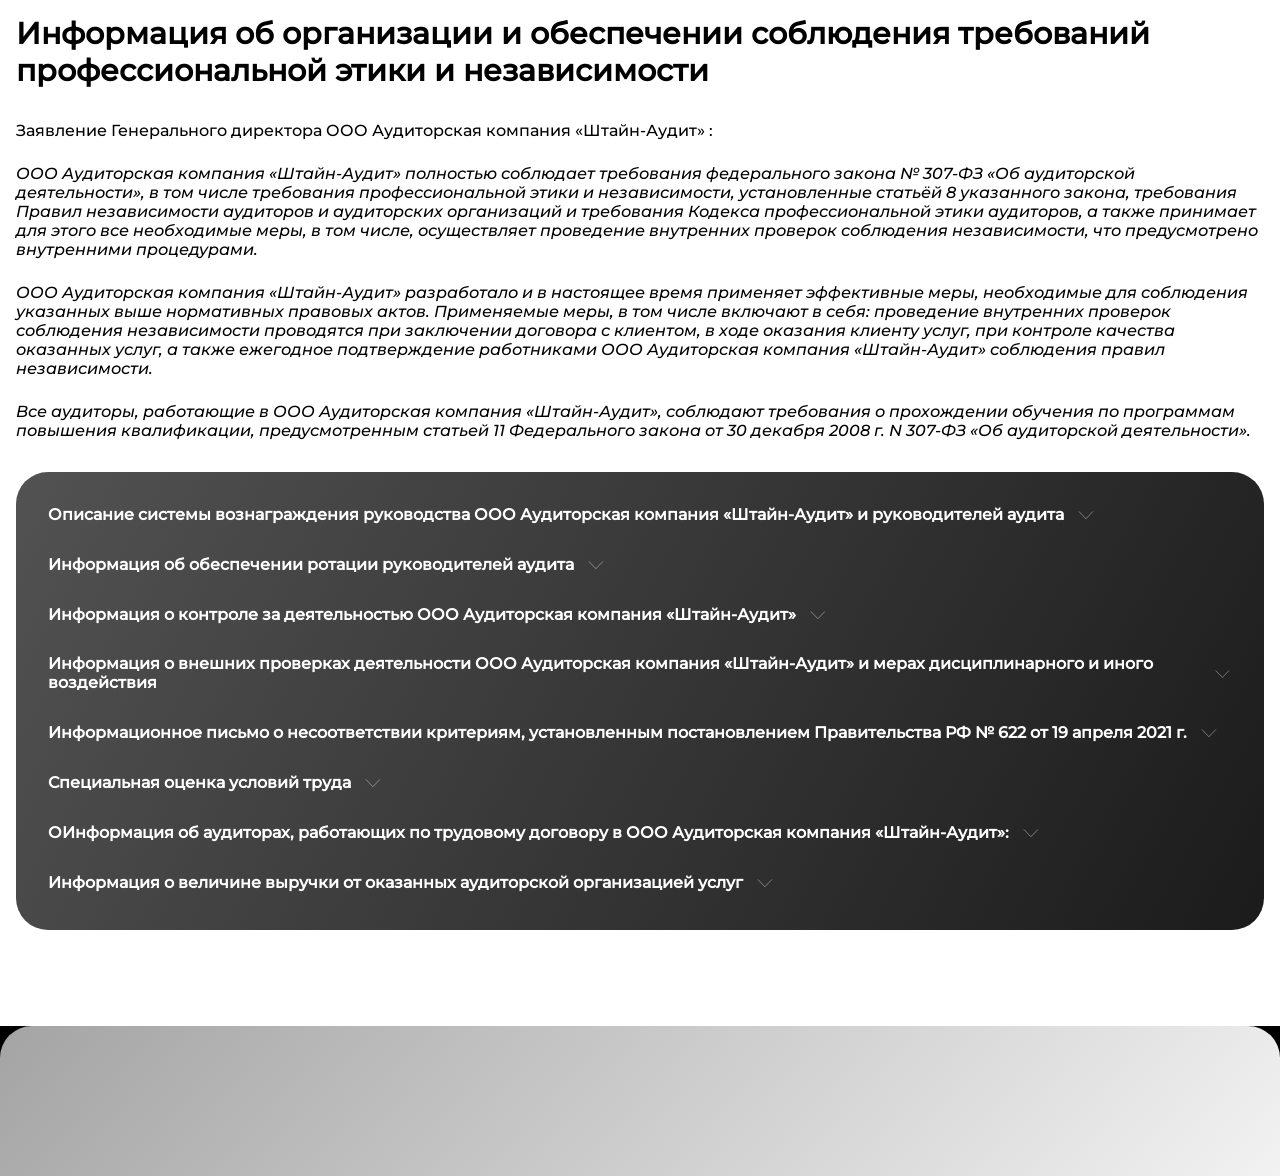
==== commit cd4fb6a8: "2" ====
--- a/index.html
+++ b/index.html
@@ -32,7 +32,7 @@
                         <a href="#">О компании</a>
                     </li>
                     <li class="nav__item">
-                        <a href="#">Информация</a>
+                        <a href="#">Раскрытия</a>
                     </li>
                     <li class="nav__item">
                         <a href="#">Членство в СРО</a>
--- a/style/css.css
+++ b/style/css.css
@@ -294,8 +294,8 @@
   padding-bottom: 96px;
   
 
-  background-color: rgb(0, 0, 0);
-  color: rgb(255, 255, 255);
+  background-color: rgb(255, 255, 255);
+  color: rgb(0, 0, 0);
   margin: 0 auto;
 }
 
@@ -320,7 +320,7 @@
   -moz-box-shadow: 4px 4px 15px -1px rgba(255, 255, 255, 0.4);
   box-shadow: 4px 4px 15px -1px rgba(255, 255, 255, 0.4);
 
-  color: white;
+  color: rgb(255, 255, 255);
   max-width: fit-content;
   max-height: min-content;
 }
@@ -391,7 +391,7 @@
       width: 24px;
       height: 3px;
       border-radius: 10px;
-      background-color: black;
+      background-color: rgb(255, 255, 255);
     }
   }
 
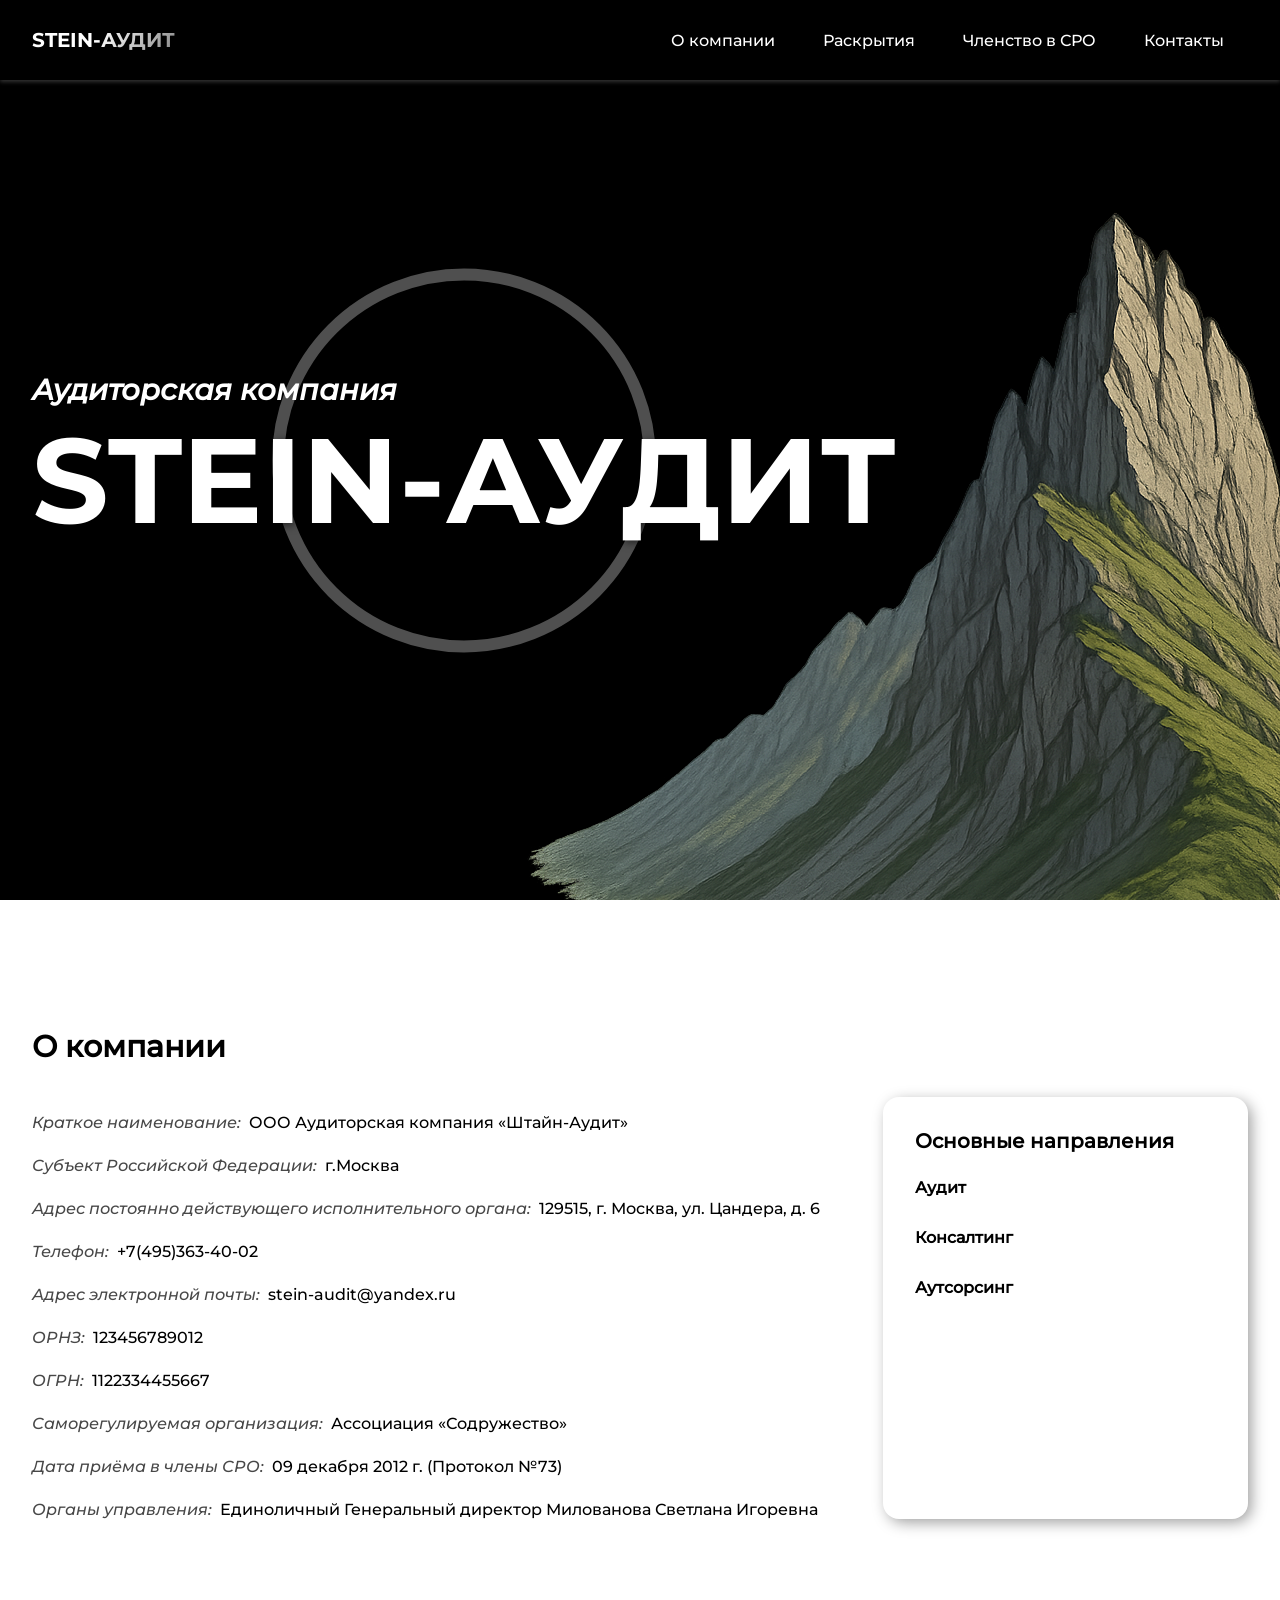
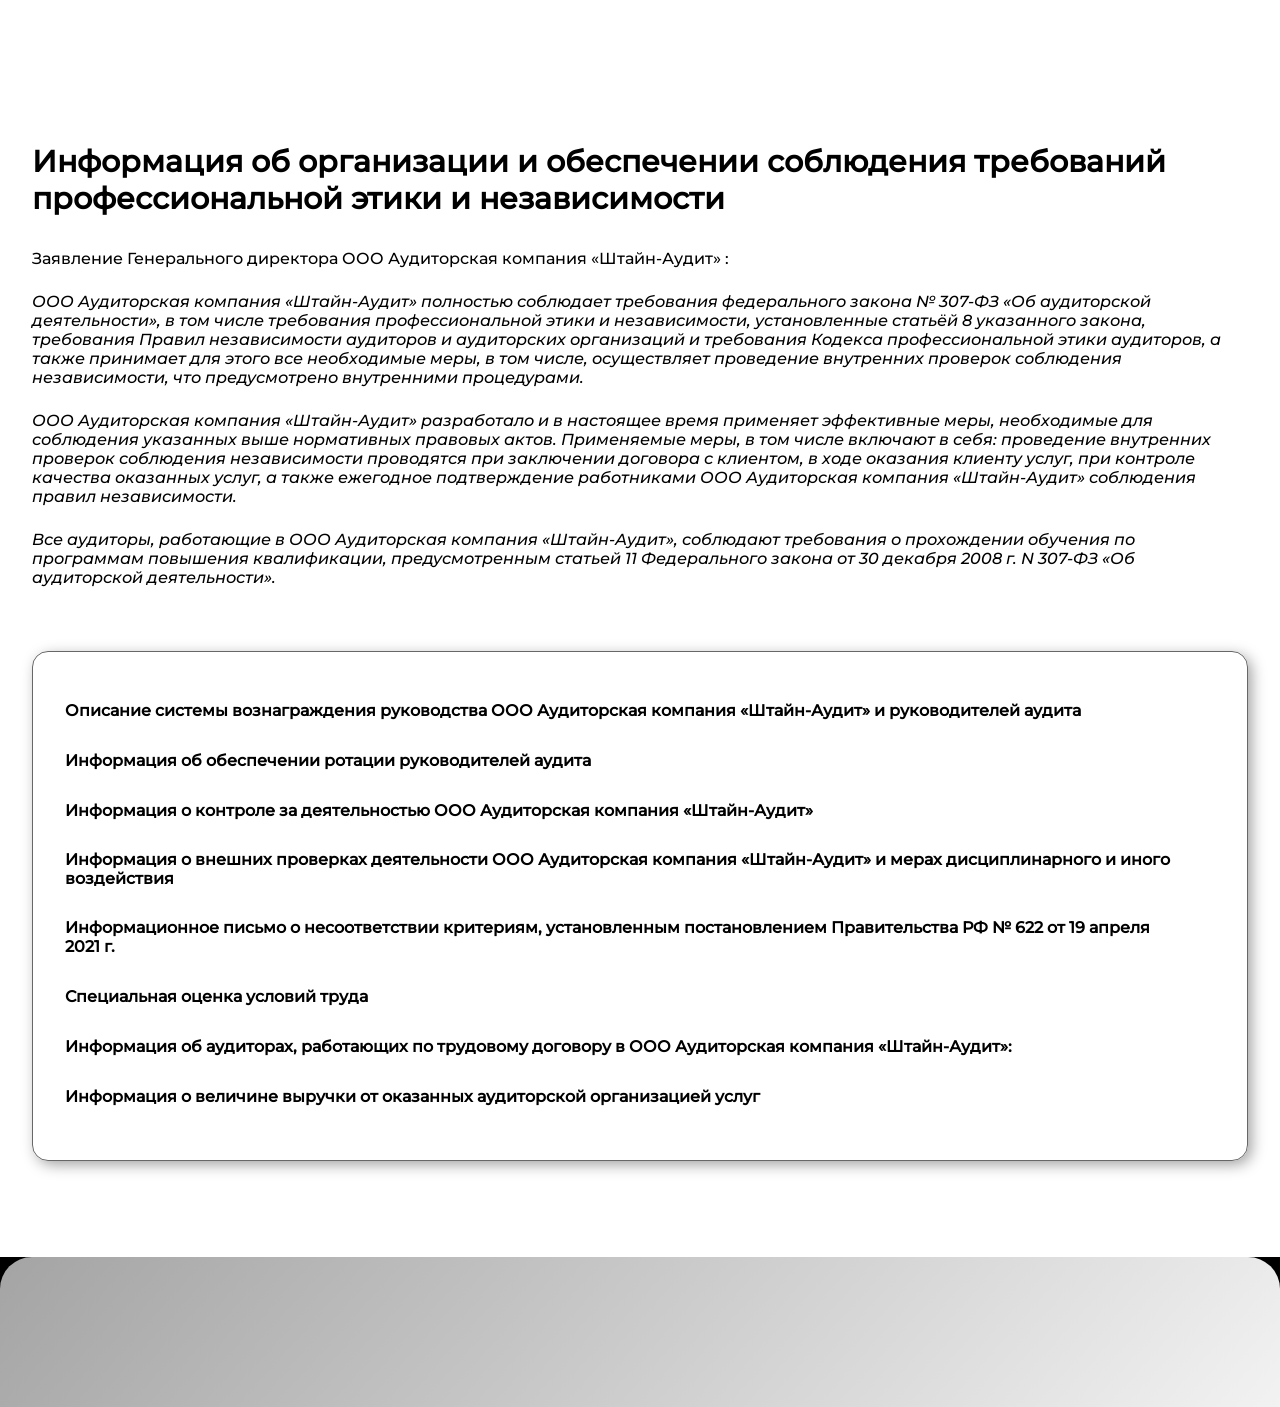
==== commit 9fca85fd: "new design" ====
--- a/index.html
+++ b/index.html
@@ -29,7 +29,7 @@
                     </li>
 
                     <li class="nav__item">
-                        <a href="#">О компании</a>
+                        <a href="#about">О компании</a>
                     </li>
                     <li class="nav__item">
                         <a href="#">Раскрытия</a>
@@ -50,12 +50,14 @@
             <div class="main-width-wrapper">
                 <div class="first__content">
                     <h1>Аудиторская компания <br><span>STEIN-</span><span>АУДИТ</span></h1>
+                    <div id="circle"></div>
                 </div>
             </div>
+            <div id="the_rock"></div>
         </div>
 
         <div class="main__about-background">
-            <div class="main__about">
+            <div id="about" class="main__about">
                 <div class="main-width-wrapper">
                     <section class="about__content">
                         <div class="about__h2">
@@ -389,7 +391,7 @@
                         <li class="statement-card">
 
                             <div class="statement-title">
-                                <h4>ОИнформация об аудиторах, работающих по трудовому договору в ООО Аудиторская компания «Штайн-Аудит»:</h4>
+                                <h4>Информация об аудиторах, работающих по трудовому договору в ООО Аудиторская компания «Штайн-Аудит»:</h4>
 
                                 <svg width="20" height="20" xmlns="http://www.w3.org/2000/svg"
                                     xmlns:xlink="http://www.w3.org/1999/xlink" version="1.1" id="Layer_1"
--- a/style/css.css
+++ b/style/css.css
@@ -12,7 +12,7 @@
   width: 12px;               /* ширина scrollbar */
 }
 body::-webkit-scrollbar-track {
-  background: rgba(97, 97, 97, 0);        /* цвет дорожки */
+  background: rgb(59, 59, 59);        /* цвет дорожки */
 }
 body::-webkit-scrollbar-thumb {
   background-color: rgba(212, 212, 212,0.3);    /* цвет плашки */
@@ -37,7 +37,7 @@
 
 :root {
   --global-width-padding: 32px;
-  --header-height: 60px;
+  --header-height: 80px;
   --logo-grey: rgb(72, 72, 72);
 }
 
@@ -47,7 +47,7 @@
 
 a {
   text-decoration: none;
-  color: black;
+  color: rgb(0, 0, 0);
 }
 
 
@@ -56,11 +56,13 @@
   max-width: 1324px;
   width: 100%;
   margin: 0 auto;
-  padding: 0px 16px;
+  padding: 64px 32px;
+  padding-bottom: 0;
 }
 
 html {
   box-sizing: border-box;
+  scroll-behavior: smooth;
 }
 
 body {
@@ -75,16 +77,16 @@
   min-height: 100%;
   display: flex;
   flex-direction: column;
-  background-color: black;
+  background-color: rgb(0, 0, 0);
   overflow-x: hidden;
 }
 
 header {
   position: fixed;
-  /*background-color: rgba(55, 55, 55, 0.1);*/
+  background-color: rgba(0, 0, 0, 1);
   padding: 0 var(--global-width-padding);
   width: 100vw;
-  /*box-shadow: 0 2px 4px rgba(0, 0, 0, 0.2);*/
+  box-shadow: 0 2px 4px rgba(255, 255, 255, 0.2);
   z-index: 30;
 }
 
@@ -107,10 +109,11 @@
   justify-items: center;
   transition: all .2s ease-in;
   &:hover {
-    background-color: rgba(45, 45, 45, 0.2);
+    background-color: rgba(83, 83, 83, 0.2);
   }
 
   &>a {
+    color: white;
     padding: 16px 24px;
     text-align: center;
     transition: all .3s ease-in-out;
@@ -123,13 +126,13 @@
 
   & span{
     font-family: 'msrt-bd';
-    color: rgb(0, 0, 0);
+    color: rgb(255, 255, 255);
     font-size: 20px
   }
 
   & span:last-child {
     padding: 0;
-    background-image:linear-gradient(119deg,rgb(103, 103, 103),rgb(33, 33, 33));
+    background-image:linear-gradient(119deg,rgb(255, 255, 255),rgb(137, 137, 137));
     color: transparent;
     background-clip: text;
     -webkit-background-clip: text;  
@@ -152,8 +155,11 @@
   display: flex;
   align-items: center;
   justify-content: center;
-
-  background: url(./imgs/DALL·E\ 2025-03-27\ 23.44.12\ -\ A\ realistic\ mountain\ landscape\,\ designed\ for\ a\ professional\ website\ background.\ The\ scene\ features\ natural\,\ well-lit\ mountains\ with\ green\ valleys\ and\ .webp);
+  overflow: hidden;
+
+  /*
+  background: url(./imgs/DALL·E\ 2025-03-27\ 23.42.44\ -\ A\ breathtaking\ mountain\ landscape\ with\ a\ bright\ and\ warm\ color\ palette.\ The\ mountains\ are\ rugged\ and\ detailed\,\ with\ more\ greenery\ on\ the\ slopes\ and\ va.webp);
+  */
   background-repeat: no-repeat;
   background-position: unset;
   background-size: cover;
@@ -166,29 +172,62 @@
     */
 }
 
+#the_rock {
+  position: absolute;
+  background-image: url(./imgs/Rock2.png);
+  width: 1024px;
+  height: 1024px;
+  background-size: 100% 100%;
+  top: 70%;
+  left: 80%;
+  background-repeat: no-repeat;
+  background-position: center;
+  transform: translateX(-50%) translateY(-50%);
+  z-index: 13; /* под заголовком и кругом */
+  pointer-events: none; /* чтобы не мешала интерактиву */
+}
+
 .first__content {
+  position: relative;
   padding-top: var(--header-height);
   border-radius: 4px;
   margin-top: -120px;
+  width: fit-content;
+}
+
+
+#circle {
+  position: absolute;
+  top: 50%;
+  left: 50%;
+  width: 30vw; /* адаптивный размер круга */
+  height: 30vw; /* сохраняем пропорции */
+  max-width: 500px; /* адаптивный размер круга */
+  max-height: 500px; /* сохраняем пропорции */
+  transform: translate(-50%, -40%); /* центрирование */
+  border-radius: 50%;
+  border: 1vw solid rgb(79, 79, 79); /* адаптивная толщина границы */
+  z-index: 10;
 }
 
 .first__content h1 {
-  color: rgb(99, 99, 99);
+  position: relative;
+  z-index: 15;
+  color: rgb(255, 255, 255);
   font-weight: 600;
   font-size: 29px;
   width: fit-content;
+  font-family: 'msrt-mdit';
+  width: fit-content;
   & span {
     font-family: 'msrt-bd';
-    color: rgb(0, 0, 0);
-    font-size: 120px
+    color: rgb(255, 255, 255);
+    font-size: 120px;
+    text-shadow: 2px 2px 8px rgba(0, 0, 0, 0.6);
   }
 
   & span:last-child {
     padding: 0;
-    background-image:linear-gradient(119deg,rgb(103, 103, 103),rgb(33, 33, 33));
-    color: transparent;
-    background-clip: text;
-    -webkit-background-clip: text;  
   }
 }
 
@@ -205,7 +244,7 @@
   padding-bottom: 64px;
   background: white;
   backdrop-filter: blur(10px);
-  border-radius: 32px;
+  /***border-radius: 32px;****/
   color: rgb(0, 0, 0);
 }
 
@@ -246,14 +285,14 @@
 
 .about__services {
   padding: 32px;
-  border-radius: 32px;
-  background-image:linear-gradient(119deg,rgb(134, 134, 134),rgb(27, 27, 27));
+  border-radius: 16px;
+  /*background-image:linear-gradient(119deg,rgb(134, 134, 134),rgb(27, 27, 27));*/
 
   -webkit-box-shadow: 4px 4px 15px -1px rgba(0, 0, 0, 0.4);
   -moz-box-shadow: 4px 4px 15px -1px rgba(0, 0, 0, 0.4);
   box-shadow: 4px 4px 15px -1px rgba(0, 0, 0, 0.4);
 
-  color: white;
+  color: rgb(0, 0, 0);
   max-height: min-content;
 }
 
@@ -311,16 +350,18 @@
 
 
 .info__statement {
-  margin-top: 32px;
-  padding: 32px;
-  border-radius: 32px;
-  background-image:linear-gradient(119deg,rgb(82, 82, 82),rgb(27, 27, 27));
-
-  -webkit-box-shadow: 4px 4px 15px -1px rgba(255, 255, 255, 0.4);
-  -moz-box-shadow: 4px 4px 15px -1px rgba(255, 255, 255, 0.4);
-  box-shadow: 4px 4px 15px -1px rgba(255, 255, 255, 0.4);
-
-  color: rgb(255, 255, 255);
+  margin-top: 64px;
+  padding: 48px 32px;
+  border-radius: 16px;
+  /*background-image:linear-gradient(119deg,rgb(134, 134, 134),rgb(27, 27, 27));*/
+
+  -webkit-box-shadow: 4px 4px 15px -1px rgba(0, 0, 0, 0.4);
+  -moz-box-shadow: 4px 4px 15px -1px rgba(0, 0, 0, 0.4);
+  box-shadow: 4px 4px 15px -1px rgba(0, 0, 0, 0.4);
+
+  border: 1px solid rgb(103, 103, 103);
+  color: rgb(0, 0, 0);
+  max-height: min-content;
   max-width: fit-content;
   max-height: min-content;
 }
@@ -400,7 +441,7 @@
   }
 }
 
-@media (max-width: 754px) {
+@media (max-width: 785px) {
   .first__content h1 {
     font-size: 18px;
     & span {
@@ -419,9 +460,13 @@
   .info-item {
     flex-direction: column;
   }
-}
-
-@media (max-width: 650px) {
+
+  #circle {
+    display: none;
+  }
+}
+
+@media (max-width: 685px) {
   .first__content h1 {
     font-size: 14px;
     & span {
